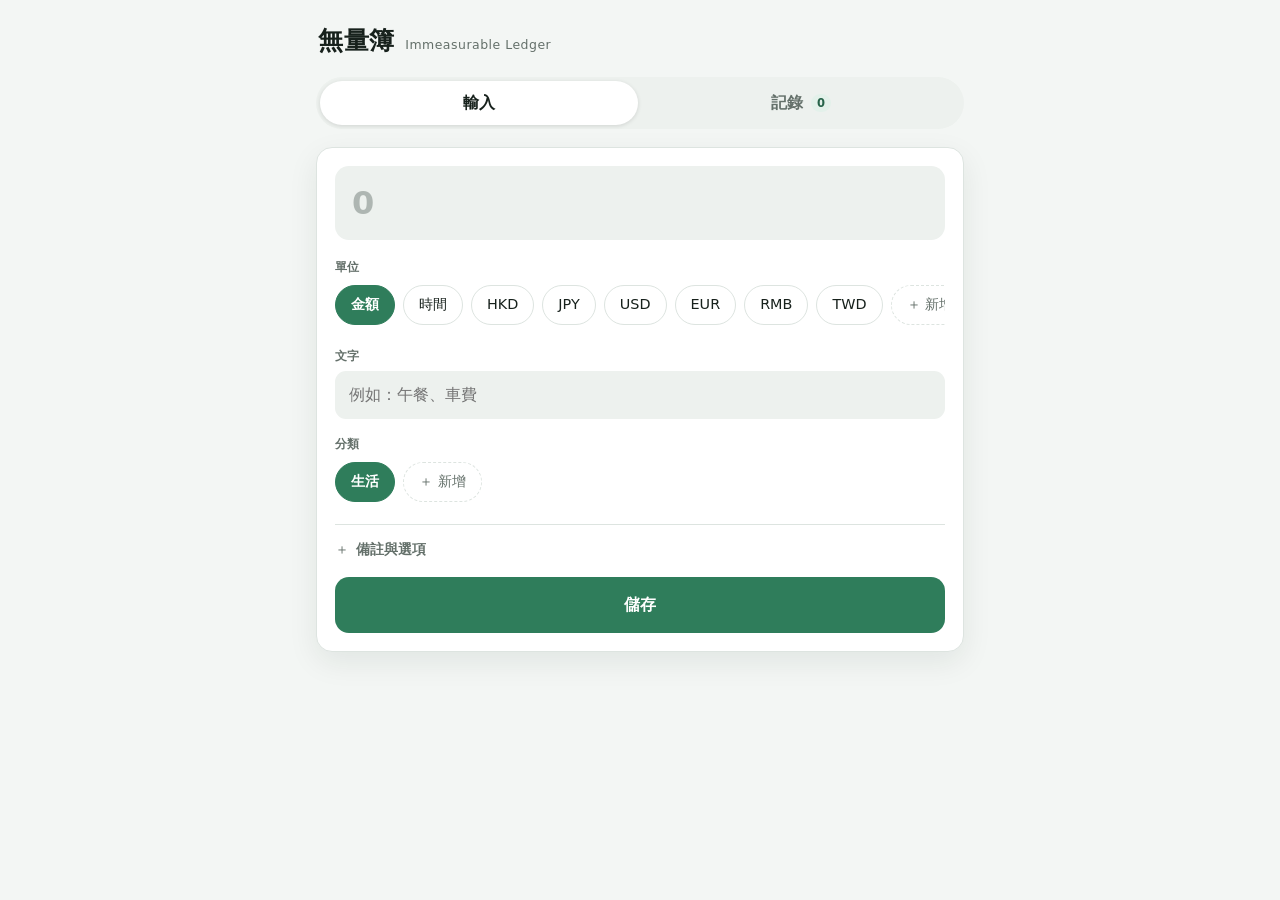
==== index.html @ 168f3316 "Add files via upload" ====
<!DOCTYPE html>
<html lang="zh-Hant">
<head>
    <meta charset="UTF-8">
    <meta name="viewport" content="width=device-width, initial-scale=1, viewport-fit=cover">
    <title>無量簿 Immeasurable Ledger</title>
    <meta name="description" content="無量簿 — 簡潔、離線可用的數字記錄 App。">
    <meta name="theme-color" content="#2f7d5b" media="(prefers-color-scheme: light)">
    <meta name="theme-color" content="#111613" media="(prefers-color-scheme: dark)">
    <meta name="apple-mobile-web-app-capable" content="yes">
    <meta name="mobile-web-app-capable" content="yes">
    <meta name="apple-mobile-web-app-title" content="無量簿">
    <meta name="apple-mobile-web-app-status-bar-style" content="default">
    <link rel="manifest" href="manifest.json">
    <link rel="icon" href="icon.png">
    <link rel="apple-touch-icon" href="icon.png">
    <link rel="stylesheet" href="styles.css">
</head>
<body>
    <div class="app">
        <header class="app-header">
            <h1>無量簿</h1>
            <span class="sub">Immeasurable Ledger</span>
        </header>

        <p class="notice" id="storageWarning" hidden>此瀏覽器停用了本機儲存空間，資料只會保留在本次瀏覽中。</p>

        <nav class="tabs" role="tablist" aria-label="主要功能">
            <button class="tab" type="button" role="tab" id="tabInput" aria-selected="true" aria-controls="panelInput" data-tab="input">輸入</button>
            <button class="tab" type="button" role="tab" id="tabRecords" aria-selected="false" aria-controls="panelRecords" data-tab="records">
                記錄 <span class="badge" id="recordCount">0</span>
            </button>
        </nav>

        <main>
        <section class="panel" id="panelInput" role="tabpanel" aria-labelledby="tabInput">
            <form class="card" id="entryForm" novalidate>
                <div class="amount-field" id="amountField">
                    <label class="sr-only" for="amountInput">數字</label>
                    <input id="amountInput" type="text" inputmode="decimal" autocomplete="off" enterkeyhint="done" placeholder="0">
                </div>

                <div class="field">
                    <span class="field-label">單位</span>
                    <div class="chip-row" id="unitChips" role="group" aria-label="單位"></div>
                </div>

                <div class="field">
                    <label for="textInput">文字</label>
                    <input id="textInput" type="text" autocomplete="off" placeholder="例如：午餐、車費">
                </div>

                <div class="field">
                    <span class="field-label">分類</span>
                    <div class="chip-row" id="categoryChips" role="group" aria-label="分類"></div>
                </div>

                <details class="more">
                    <summary>備註與選項</summary>
                    <div class="more-body">
                        <div class="field">
                            <label for="remarksInput">備註</label>
                            <textarea id="remarksInput" rows="3" placeholder="選填"></textarea>
                        </div>
                        <label class="switch">
                            <input type="checkbox" id="recordLocation">
                            儲存時記錄位置
                        </label>
                    </div>
                </details>

                <div class="save-bar">
                    <button class="btn btn-primary" type="submit">儲存</button>
                </div>
            </form>
        </section>

        <section class="panel" id="panelRecords" role="tabpanel" aria-labelledby="tabRecords" hidden>
            <div class="toolbar">
                <input class="input search" id="searchInput" type="search" autocomplete="off" placeholder="搜尋文字、備註、分類" aria-label="搜尋記錄">
            </div>
            <div class="toolbar">
                <button class="btn btn-sm" id="sortBtn" type="button" aria-label="切換排序">新 → 舊</button>
                <label class="switch"><input type="checkbox" id="detailToggle"> 詳細</label>
                <span class="spacer"></span>
                <button class="btn btn-sm" id="exportBtn" type="button">匯出</button>
                <button class="btn btn-sm" id="importBtn" type="button">匯入</button>
                <button class="btn btn-sm btn-danger-ghost" id="clearBtn" type="button">清空</button>
                <input type="file" id="importFile" accept=".csv,text/csv" hidden>
            </div>
            <p class="summary" id="summary" aria-live="polite"></p>
            <div id="dataList"></div>
        </section>
        </main>
    </div>

    <!-- 編輯單筆記錄 -->
    <dialog id="editDialog" class="dialog sheet" aria-labelledby="editTitle">
        <form id="editForm" novalidate>
            <div class="dialog-head">
                <h2 id="editTitle">編輯資料</h2>
                <button type="button" class="icon-btn" id="editClose" aria-label="關閉">✕</button>
            </div>
            <div class="dialog-body">
                <div class="field">
                    <label for="editAmount">數字</label>
                    <input id="editAmount" type="text" inputmode="decimal" autocomplete="off">
                </div>
                <div class="field">
                    <span class="field-label">單位</span>
                    <div class="chip-row" id="editUnitChips" role="group" aria-label="單位"></div>
                </div>
                <div class="field">
                    <label for="editText">文字</label>
                    <input id="editText" type="text" autocomplete="off">
                </div>
                <div class="field">
                    <span class="field-label">分類</span>
                    <div class="chip-row" id="editCategoryChips" role="group" aria-label="分類"></div>
                </div>
                <div class="field">
                    <label for="editRemarks">備註</label>
                    <textarea id="editRemarks" rows="3"></textarea>
                </div>
                <p class="meta" id="editMeta"></p>
            </div>
            <div class="dialog-actions">
                <button type="button" class="btn btn-danger-ghost" id="editDelete">刪除</button>
                <span class="spacer"></span>
                <button type="button" class="btn btn-ghost" id="editCancel">取消</button>
                <button type="submit" class="btn btn-primary" id="editSave">儲存</button>
            </div>
        </form>
    </dialog>

    <!-- 新增單位 / 分類 -->
    <dialog id="promptDialog" class="dialog" aria-labelledby="promptTitle">
        <form id="promptForm" novalidate>
            <div class="dialog-head">
                <h2 id="promptTitle">新增</h2>
                <button type="button" class="icon-btn" id="promptClose" aria-label="關閉">✕</button>
            </div>
            <div class="dialog-body">
                <div class="field">
                    <label for="promptInput" id="promptLabel">名稱</label>
                    <input id="promptInput" type="text" maxlength="20" autocomplete="off">
                </div>
                <p class="field-error" id="promptError" hidden></p>
            </div>
            <div class="dialog-actions">
                <span class="spacer"></span>
                <button type="button" class="btn btn-ghost" id="promptCancel">取消</button>
                <button type="submit" class="btn btn-primary" id="promptOk">確定</button>
            </div>
        </form>
    </dialog>

    <!-- 一般確認 -->
    <dialog id="confirmDialog" class="dialog" aria-labelledby="confirmTitle">
        <div class="dialog-head">
            <h2 id="confirmTitle">確認</h2>
        </div>
        <div class="dialog-body">
            <p class="dialog-text" id="confirmMessage"></p>
        </div>
        <div class="dialog-actions">
            <span class="spacer"></span>
            <button type="button" class="btn btn-ghost" id="confirmCancel">取消</button>
            <button type="button" class="btn btn-primary" id="confirmOk">確定</button>
        </div>
    </dialog>

    <!-- 匯入模式 -->
    <dialog id="importDialog" class="dialog" aria-labelledby="importTitle">
        <div class="dialog-head">
            <h2 id="importTitle">匯入 CSV</h2>
        </div>
        <div class="dialog-body">
            <p class="dialog-text" id="importSummary"></p>
            <p class="dialog-text muted">「合併」會略過完全相同的記錄；「取代」會先清空現有資料。</p>
        </div>
        <div class="dialog-actions dialog-actions-stack">
            <button type="button" class="btn btn-primary" id="importMerge">合併（保留現有）</button>
            <button type="button" class="btn btn-danger" id="importReplace">取代（清空後匯入）</button>
            <button type="button" class="btn btn-ghost" id="importCancel">取消</button>
        </div>
    </dialog>

    <div class="toast" id="toast" role="status" aria-live="polite">
        <span id="toastMessage"></span>
        <button type="button" id="toastAction" hidden></button>
    </div>

    <noscript>
        <p class="notice">此 App 需要 JavaScript 才能運作。</p>
    </noscript>

    <script src="app.js" defer></script>
</body>
</html>
---- styles.css ----
/* ==========================================================================
   無量簿 Immeasurable Ledger — 樣式
   ========================================================================== */

:root {
    color-scheme: light dark;

    --bg: #f3f6f4;
    --surface: #ffffff;
    --surface-2: #edf1ee;
    --text: #17211c;
    --text-muted: #64706a;
    --line: #dde4e0;
    --accent: #2f7d5b;
    --accent-strong: #266349;
    --accent-soft: #e3f1ea;
    --on-accent: #ffffff;
    --danger: #b3261e;
    --danger-soft: #fbeae8;
    --shadow: 0 10px 30px rgba(16, 40, 28, 0.08);
    --radius: 16px;
    --font: system-ui, -apple-system, "Segoe UI", "Noto Sans TC", "PingFang TC", "Microsoft JhengHei", sans-serif;
}

@media (prefers-color-scheme: dark) {
    :root {
        --bg: #101512;
        --surface: #191f1b;
        --surface-2: #232b26;
        --text: #e8efea;
        --text-muted: #9aa8a0;
        --line: #2c3630;
        --accent: #63c495;
        --accent-strong: #86d9ae;
        --accent-soft: #1d3229;
        --on-accent: #0c1a13;
        --danger: #ff8a80;
        --danger-soft: #341d1b;
        --shadow: 0 10px 30px rgba(0, 0, 0, 0.45);
    }
}

* {
    box-sizing: border-box;
}

[hidden] {
    display: none !important;
}

html {
    -webkit-text-size-adjust: 100%;
}

body {
    margin: 0;
    min-height: 100%;
    background: var(--bg);
    color: var(--text);
    font-family: var(--font);
    font-size: 16px;
    line-height: 1.5;
    -webkit-font-smoothing: antialiased;
}

button,
input,
select,
textarea {
    font: inherit;
    color: inherit;
}

:focus-visible {
    outline: 2px solid var(--accent);
    outline-offset: 2px;
}

.sr-only {
    position: absolute;
    width: 1px;
    height: 1px;
    padding: 0;
    margin: -1px;
    overflow: hidden;
    clip: rect(0 0 0 0);
    white-space: nowrap;
    border: 0;
}

.app {
    max-width: 680px;
    margin: 0 auto;
    padding: 22px 16px calc(28px + env(safe-area-inset-bottom));
}

/* ---------- 標題 / 頁籤 ---------- */

.app-header {
    display: flex;
    align-items: baseline;
    gap: 10px;
    margin: 0 2px 18px;
}

.app-header h1 {
    margin: 0;
    font-size: 1.55rem;
    letter-spacing: 0.03em;
}

.app-header .sub {
    font-size: 0.78rem;
    color: var(--text-muted);
    letter-spacing: 0.04em;
}

.tabs {
    display: grid;
    grid-template-columns: 1fr 1fr;
    gap: 4px;
    padding: 4px;
    margin-bottom: 18px;
    background: var(--surface-2);
    border-radius: 999px;
}

.tab {
    display: flex;
    align-items: center;
    justify-content: center;
    gap: 8px;
    padding: 10px 12px;
    border: 0;
    border-radius: 999px;
    background: transparent;
    color: var(--text-muted);
    font-weight: 600;
    cursor: pointer;
    transition: background-color 0.18s ease, color 0.18s ease, box-shadow 0.18s ease;
}

.tab[aria-selected="true"] {
    background: var(--surface);
    color: var(--text);
    box-shadow: 0 1px 4px rgba(0, 0, 0, 0.12);
}

.badge {
    min-width: 1.6em;
    padding: 0 6px;
    border-radius: 999px;
    background: var(--accent-soft);
    color: var(--accent-strong);
    font-size: 0.72rem;
    font-weight: 700;
    line-height: 1.6;
    text-align: center;
}

/* ---------- 卡片 / 表單 ---------- */

.card {
    padding: 18px;
    background: var(--surface);
    border: 1px solid var(--line);
    border-radius: var(--radius);
    box-shadow: var(--shadow);
}

.amount-field {
    display: flex;
    align-items: center;
    margin-bottom: 18px;
    padding: 8px 16px;
    background: var(--surface-2);
    border: 1px solid transparent;
    border-radius: 14px;
    transition: border-color 0.18s ease, background-color 0.18s ease;
}

.amount-field:focus-within {
    background: var(--surface);
    border-color: var(--accent);
}

.amount-field.is-invalid {
    border-color: var(--danger);
}

.amount-field input {
    width: 100%;
    min-width: 0;
    padding: 4px 0;
    border: 0;
    background: transparent;
    font-size: 2rem;
    font-weight: 700;
    font-variant-numeric: tabular-nums;
    letter-spacing: -0.01em;
}

.amount-field input::placeholder {
    color: var(--text-muted);
    opacity: 0.45;
}

.amount-field input:focus {
    outline: none;
}

.field {
    margin-bottom: 16px;
}

.field > label,
.field-label {
    display: block;
    margin-bottom: 6px;
    color: var(--text-muted);
    font-size: 0.78rem;
    font-weight: 600;
    letter-spacing: 0.03em;
}

.field:last-child {
    margin-bottom: 0;
}

.input,
.field input,
.field textarea {
    width: 100%;
    padding: 11px 13px;
    background: var(--surface-2);
    border: 1px solid transparent;
    border-radius: 11px;
    transition: border-color 0.18s ease, background-color 0.18s ease;
}

.field textarea {
    display: block;
    resize: vertical;
    min-height: 76px;
}

.input:focus,
.field input:focus,
.field textarea:focus {
    background: var(--surface);
    border-color: var(--accent);
    outline: none;
}

.field input.is-invalid {
    border-color: var(--danger);
}

.chip-row {
    display: flex;
    gap: 8px;
    padding: 2px 0 6px;
    overflow-x: auto;
    scrollbar-width: none;
    -webkit-overflow-scrolling: touch;
}

.chip-row::-webkit-scrollbar {
    display: none;
}

.chip {
    flex: 0 0 auto;
    padding: 8px 15px;
    background: var(--surface);
    border: 1px solid var(--line);
    border-radius: 999px;
    color: var(--text);
    font-size: 0.9rem;
    font-weight: 500;
    white-space: nowrap;
    cursor: pointer;
    transition: background-color 0.15s ease, border-color 0.15s ease, color 0.15s ease;
}

.chip:hover {
    border-color: var(--accent);
}

.chip.is-selected {
    background: var(--accent);
    border-color: var(--accent);
    color: var(--on-accent);
    font-weight: 700;
}

.chip-add {
    color: var(--text-muted);
    border-style: dashed;
}

/* 備註收合 */

.more {
    margin-top: 4px;
    padding-top: 14px;
    border-top: 1px solid var(--line);
}

.more > summary {
    display: flex;
    align-items: center;
    gap: 7px;
    color: var(--text-muted);
    font-size: 0.85rem;
    font-weight: 600;
    list-style: none;
    cursor: pointer;
    user-select: none;
}

.more > summary::-webkit-details-marker {
    display: none;
}

.more > summary::before {
    content: "＋";
    font-weight: 400;
}

.more[open] > summary::before {
    content: "－";
}

.more-body {
    padding-top: 14px;
}

.switch {
    display: inline-flex;
    align-items: center;
    gap: 8px;
    color: var(--text-muted);
    font-size: 0.85rem;
    cursor: pointer;
    user-select: none;
}

.switch input {
    width: 17px;
    height: 17px;
    margin: 0;
    accent-color: var(--accent);
}

/* ---------- 按鈕 ---------- */

.btn {
    display: inline-flex;
    align-items: center;
    justify-content: center;
    gap: 8px;
    padding: 11px 18px;
    border: 1px solid transparent;
    border-radius: 12px;
    background: transparent;
    font-weight: 600;
    cursor: pointer;
    transition: background-color 0.15s ease, opacity 0.15s ease, transform 0.06s ease;
}

.btn:active {
    transform: translateY(1px);
}

.btn:disabled {
    opacity: 0.5;
    cursor: not-allowed;
}

.btn-primary {
    background: var(--accent);
    color: var(--on-accent);
}

.btn-primary:hover {
    background: var(--accent-strong);
}

.btn-danger {
    background: var(--danger);
    color: #fff;
}

.btn-ghost {
    border-color: var(--line);
    color: var(--text);
}

.btn-ghost:hover {
    background: var(--surface-2);
}

.btn-danger-ghost {
    color: var(--danger);
}

.btn-danger-ghost:hover {
    background: var(--danger-soft);
}

.btn-sm {
    padding: 8px 13px;
    background: var(--surface);
    border: 1px solid var(--line);
    border-radius: 10px;
    font-size: 0.85rem;
}

.btn-sm:hover {
    background: var(--surface-2);
}

.save-bar {
    position: sticky;
    bottom: calc(10px + env(safe-area-inset-bottom));
    margin-top: 8px;
    padding-top: 10px;
    background: linear-gradient(to top, var(--surface) 58%, rgba(0, 0, 0, 0));
}

.save-bar .btn-primary {
    width: 100%;
    padding: 15px;
    border-radius: 14px;
    font-size: 1rem;
}

/* ---------- 記錄列表 ---------- */

.toolbar {
    display: flex;
    flex-wrap: wrap;
    align-items: center;
    gap: 8px;
    margin-bottom: 10px;
}

.toolbar .search {
    flex: 1 1 100%;
}

.toolbar .spacer {
    flex: 1 1 auto;
}

.summary {
    margin: 0 0 12px;
    color: var(--text-muted);
    font-size: 0.8rem;
}

.cat {
    margin-bottom: 12px;
    background: var(--surface);
    border: 1px solid var(--line);
    border-radius: var(--radius);
    overflow: hidden;
}

.cat > summary {
    display: flex;
    align-items: center;
    gap: 10px;
    padding: 14px 16px;
    list-style: none;
    cursor: pointer;
    user-select: none;
}

.cat > summary::-webkit-details-marker {
    display: none;
}

.cat > summary::after {
    content: "";
    flex: 0 0 auto;
    width: 8px;
    height: 8px;
    margin-left: 2px;
    border-right: 2px solid var(--text-muted);
    border-bottom: 2px solid var(--text-muted);
    transform: rotate(-45deg);
    transition: transform 0.18s ease;
}

.cat[open] > summary::after {
    transform: rotate(45deg);
}

.cat-name {
    flex: 1 1 auto;
    min-width: 0;
    overflow: hidden;
    font-weight: 700;
    text-overflow: ellipsis;
    white-space: nowrap;
}

.cat-meta {
    flex: 0 0 auto;
    color: var(--text-muted);
    font-size: 0.76rem;
    white-space: nowrap;
}

.entries {
    border-top: 1px solid var(--line);
}

.entry {
    display: block;
    width: 100%;
    padding: 12px 16px;
    border: 0;
    border-top: 1px solid var(--line);
    background: transparent;
    text-align: left;
    cursor: pointer;
    transition: background-color 0.15s ease;
}

.entries .entry:first-child {
    border-top: 0;
}

.entry:hover,
.entry:focus-visible {
    background: var(--surface-2);
}

.entry-top {
    display: flex;
    align-items: baseline;
    justify-content: space-between;
    gap: 12px;
}

.entry-amount {
    min-width: 0;
    overflow-wrap: anywhere;
    font-size: 1.05rem;
    font-weight: 700;
    font-variant-numeric: tabular-nums;
}

.entry-amount .unit {
    margin-left: 5px;
    color: var(--text-muted);
    font-size: 0.78rem;
    font-weight: 500;
}

.entry-time {
    flex: 0 0 auto;
    color: var(--text-muted);
    font-size: 0.74rem;
    font-variant-numeric: tabular-nums;
    white-space: nowrap;
}

.entry-text {
    display: block;
    margin-top: 2px;
    font-size: 0.93rem;
    overflow-wrap: anywhere;
}

.entry-extra {
    display: block;
    margin-top: 4px;
    color: var(--text-muted);
    font-size: 0.79rem;
    overflow-wrap: anywhere;
}

.empty {
    padding: 44px 16px;
    color: var(--text-muted);
    text-align: center;
}

.empty p {
    margin: 0 0 6px;
}

.empty-sub {
    font-size: 0.85rem;
    opacity: 0.8;
}

/* ---------- 對話框 ---------- */

.dialog {
    width: min(560px, calc(100vw - 32px));
    max-height: min(88vh, 800px);
    padding: 0;
    border: 0;
    border-radius: 18px;
    background: var(--surface);
    color: var(--text);
    box-shadow: 0 24px 70px rgba(0, 0, 0, 0.3);
}

.dialog::backdrop {
    background: rgba(8, 14, 10, 0.5);
}

.dialog[open] {
    animation: dialog-pop 0.16s ease-out;
}

@keyframes dialog-pop {
    from {
        opacity: 0.6;
        transform: translateY(10px);
    }
    to {
        opacity: 1;
        transform: none;
    }
}

.dialog form {
    display: flex;
    flex-direction: column;
    max-height: inherit;
}

.dialog-head {
    display: flex;
    align-items: center;
    justify-content: space-between;
    gap: 12px;
    padding: 16px 18px 6px;
}

.dialog-head h2 {
    margin: 0;
    font-size: 1.05rem;
}

.dialog-body {
    flex: 1 1 auto;
    padding: 8px 18px 4px;
    overflow-y: auto;
}

.dialog-text {
    margin: 4px 0 10px;
    font-size: 0.92rem;
    overflow-wrap: anywhere;
}

.dialog-text.muted {
    color: var(--text-muted);
    font-size: 0.82rem;
}

.dialog-actions {
    display: flex;
    align-items: center;
    gap: 8px;
    margin-top: 10px;
    padding: 12px 18px calc(16px + env(safe-area-inset-bottom));
    border-top: 1px solid var(--line);
}

.dialog-actions .spacer {
    flex: 1 1 auto;
}

.dialog-actions .btn {
    width: auto;
}

.dialog-actions-stack {
    flex-direction: column;
    align-items: stretch;
}

.dialog-actions-stack .btn {
    width: 100%;
}

.icon-btn {
    display: inline-flex;
    align-items: center;
    justify-content: center;
    width: 36px;
    height: 36px;
    padding: 0;
    border: 0;
    border-radius: 999px;
    background: transparent;
    color: var(--text-muted);
    font-size: 1rem;
    cursor: pointer;
}

.icon-btn:hover {
    background: var(--surface-2);
    color: var(--text);
}

.field-error {
    margin: 0 0 8px;
    color: var(--danger);
    font-size: 0.82rem;
}

.meta {
    margin: 14px 0 0;
    padding-top: 12px;
    border-top: 1px solid var(--line);
    color: var(--text-muted);
    font-size: 0.78rem;
    overflow-wrap: anywhere;
}

/* ---------- Toast ---------- */

.toast {
    position: fixed;
    left: 50%;
    bottom: calc(22px + env(safe-area-inset-bottom));
    z-index: 50;
    display: flex;
    align-items: center;
    gap: 16px;
    max-width: min(520px, calc(100vw - 32px));
    padding: 12px 16px;
    border-radius: 13px;
    background: #21282a;
    color: #f2f6f4;
    font-size: 0.88rem;
    box-shadow: 0 14px 34px rgba(0, 0, 0, 0.32);
    opacity: 0;
    pointer-events: none;
    transform: translate(-50%, 12px);
    transition: opacity 0.18s ease, transform 0.18s ease;
}

.toast.is-visible {
    opacity: 1;
    pointer-events: auto;
    transform: translate(-50%, 0);
}

.toast button {
    flex: 0 0 auto;
    padding: 4px 2px;
    border: 0;
    background: none;
    color: #8ee7b9;
    font-weight: 700;
    cursor: pointer;
}

.notice {
    margin: 0 0 14px;
    padding: 10px 13px;
    border: 1px solid var(--line);
    border-radius: 11px;
    background: var(--surface-2);
    color: var(--text-muted);
    font-size: 0.82rem;
}

/* ---------- 手機 ---------- */

@media (max-width: 600px) {
    .app {
        padding: 16px 12px calc(22px + env(safe-area-inset-bottom));
    }

    .app-header h1 {
        font-size: 1.35rem;
    }

    .card {
        padding: 15px;
    }

    .amount-field input {
        font-size: 1.8rem;
    }

    .dialog.sheet {
        width: 100%;
        max-width: none;
        max-height: 92vh;
        margin: auto auto 0;
        border-radius: 18px 18px 0 0;
    }

    .dialog.sheet[open] {
        animation: sheet-up 0.2s ease-out;
    }

    @keyframes sheet-up {
        from {
            opacity: 0.8;
            transform: translateY(28px);
        }
        to {
            opacity: 1;
            transform: none;
        }
    }
}

@media (prefers-reduced-motion: reduce) {
    *,
    *::before,
    *::after {
        animation-duration: 0.001ms !important;
        animation-iteration-count: 1 !important;
        transition-duration: 0.001ms !important;
    }
}
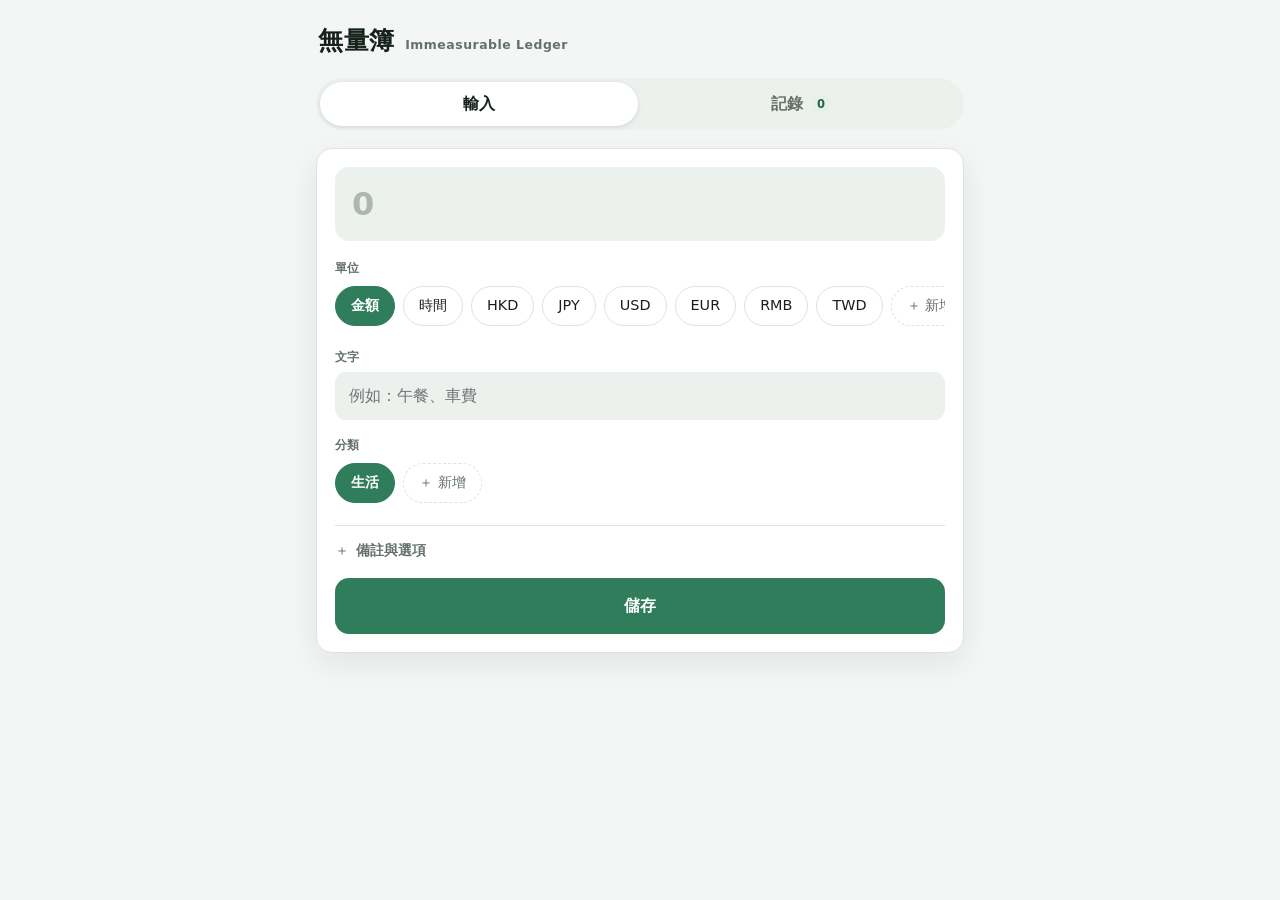
==== commit 25eabe53: "Add files via upload" ====
--- a/index.html
+++ b/index.html
@@ -12,15 +12,19 @@
     <meta name="apple-mobile-web-app-title" content="無量簿">
     <meta name="apple-mobile-web-app-status-bar-style" content="default">
     <link rel="manifest" href="manifest.json">
-    <link rel="icon" href="icon.png">
-    <link rel="apple-touch-icon" href="icon.png">
+    <link rel="icon" type="image/png" sizes="192x192" href="icon.png">
+    <link rel="apple-touch-icon" sizes="180x180" href="apple-touch-icon.png">
     <link rel="stylesheet" href="styles.css">
 </head>
 <body>
     <div class="app">
         <header class="app-header">
-            <h1>無量簿</h1>
-            <span class="sub">Immeasurable Ledger</span>
+            <h1>
+                <button type="button" class="brand" id="helpBtn" aria-haspopup="dialog" aria-controls="helpDialog" title="查看使用說明">
+                    <span class="brand-name">無量簿</span>
+                    <span class="sub">Immeasurable Ledger</span>
+                </button>
+            </h1>
         </header>
 
         <p class="notice" id="storageWarning" hidden>此瀏覽器停用了本機儲存空間，資料只會保留在本次瀏覽中。</p>
@@ -186,6 +190,19 @@
         </div>
     </dialog>
 
+    <!-- 使用說明 -->
+    <dialog id="helpDialog" class="dialog sheet help-dialog" aria-labelledby="helpTitle">
+        <div class="dialog-head">
+            <h2 id="helpTitle">使用說明</h2>
+            <button type="button" class="icon-btn" id="helpClose" aria-label="關閉">✕</button>
+        </div>
+        <div class="dialog-body help-body" id="helpBody"></div>
+        <div class="dialog-actions">
+            <span class="spacer"></span>
+            <button type="button" class="btn btn-primary" id="helpOk">知道了</button>
+        </div>
+    </dialog>
+
     <div class="toast" id="toast" role="status" aria-live="polite">
         <span id="toastMessage"></span>
         <button type="button" id="toastAction" hidden></button>
@@ -195,6 +212,7 @@
         <p class="notice">此 App 需要 JavaScript 才能運作。</p>
     </noscript>
 
+    <script src="help.js" defer></script>
     <script src="app.js" defer></script>
 </body>
 </html>
--- a/styles.css
+++ b/styles.css
@@ -97,9 +97,6 @@
 /* ---------- 標題 / 頁籤 ---------- */
 
 .app-header {
-    display: flex;
-    align-items: baseline;
-    gap: 10px;
     margin: 0 2px 18px;
 }
 
@@ -107,6 +104,36 @@
     margin: 0;
     font-size: 1.55rem;
     letter-spacing: 0.03em;
+}
+
+.brand {
+    display: inline-flex;
+    align-items: baseline;
+    gap: 10px;
+    margin: -4px -8px;
+    padding: 4px 8px;
+    border: 0;
+    border-radius: 10px;
+    background: transparent;
+    color: inherit;
+    font: inherit;
+    letter-spacing: inherit;
+    text-align: left;
+    cursor: pointer;
+}
+
+.brand:hover {
+    background: var(--surface-2);
+}
+
+.brand-name {
+    font-weight: 700;
+    border-bottom: 1px dotted transparent;
+}
+
+.brand:hover .brand-name,
+.brand:focus-visible .brand-name {
+    border-bottom-color: var(--text-muted);
 }
 
 .app-header .sub {
@@ -620,13 +647,13 @@
     animation: dialog-pop 0.16s ease-out;
 }
 
+/* 只做位移、不做 opacity：在 <dialog> 上淡入透明度會留下錯誤的合成層，
+   令底層頁面看起來「透出來」。 */
 @keyframes dialog-pop {
     from {
-        opacity: 0.6;
-        transform: translateY(10px);
+        transform: translateY(10px) scale(0.985);
     }
     to {
-        opacity: 1;
         transform: none;
     }
 }
@@ -726,6 +753,59 @@
     color: var(--text-muted);
     font-size: 0.78rem;
     overflow-wrap: anywhere;
+}
+
+/* ---------- 使用說明 ---------- */
+
+.help-dialog[open] {
+    display: flex;
+    flex-direction: column;
+}
+
+.help-dialog .dialog-body {
+    flex: 1 1 auto;
+    min-height: 0;
+    overflow-y: auto;
+}
+
+.help-body {
+    font-size: 0.92rem;
+    line-height: 1.68;
+}
+
+.help-body h3 {
+    margin: 20px 0 6px;
+    font-size: 0.95rem;
+}
+
+.help-body h3:first-child {
+    margin-top: 4px;
+}
+
+.help-body p {
+    margin: 0 0 10px;
+}
+
+.help-body ul {
+    margin: 0 0 10px;
+    padding-left: 1.25em;
+}
+
+.help-body li {
+    margin: 3px 0;
+}
+
+.help-body strong {
+    font-weight: 700;
+}
+
+.help-note {
+    margin: 14px 0 4px;
+    padding: 10px 12px;
+    border-left: 3px solid var(--accent);
+    border-radius: 0 9px 9px 0;
+    background: var(--accent-soft);
+    font-size: 0.85rem;
 }
 
 /* ---------- Toast ---------- */
@@ -810,11 +890,9 @@
 
     @keyframes sheet-up {
         from {
-            opacity: 0.8;
             transform: translateY(28px);
         }
         to {
-            opacity: 1;
             transform: none;
         }
     }
